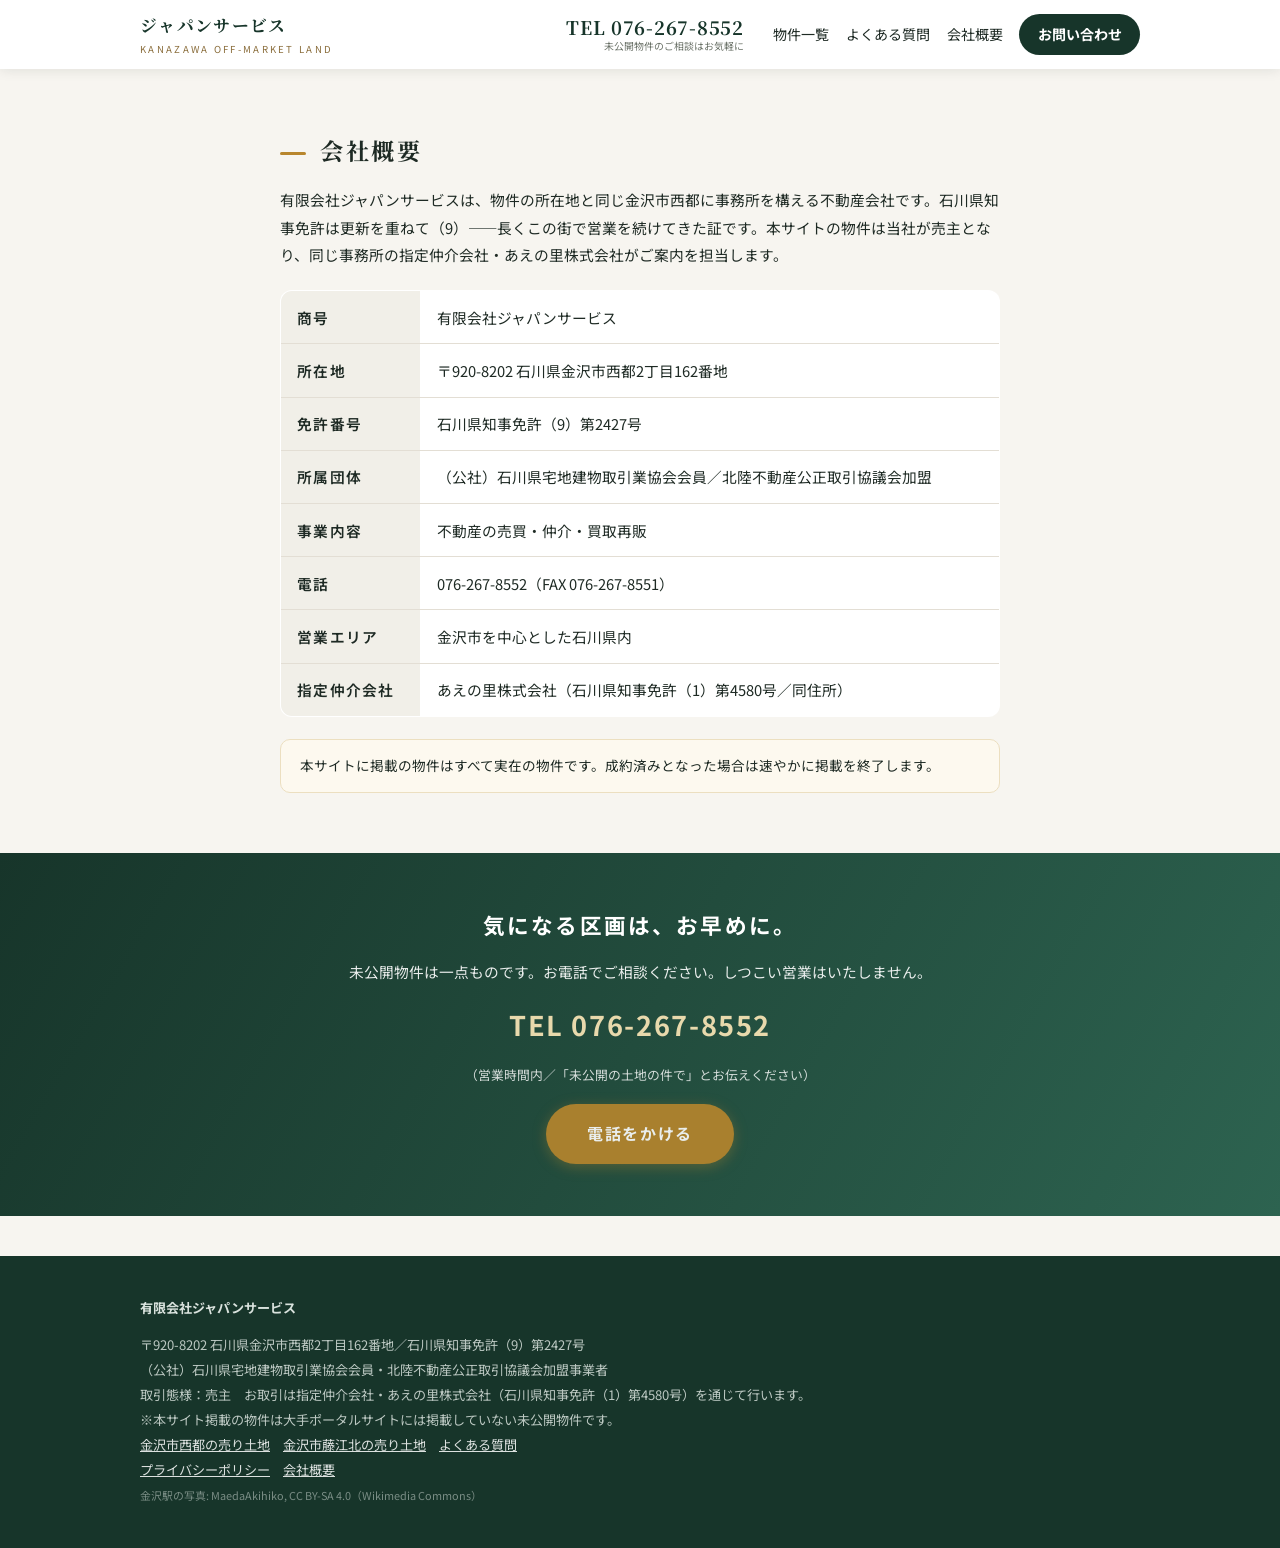
==== company.html @ 7c1fe371 "サイト更新" ====
<!DOCTYPE html>
<html lang="ja">
<head>
<meta charset="UTF-8">
<meta name="viewport" content="width=device-width, initial-scale=1">
<title>会社概要｜有限会社ジャパンサービス</title>
<meta name="description" content="有限会社ジャパンサービスの会社概要。石川県知事免許（9）第2427号。金沢市西都の未公開土地を販売しています。">
<link rel="canonical" href="https://example-test.github.io/company.html">
<meta property="og:title" content="会社概要｜有限会社ジャパンサービス">
<meta property="og:description" content="有限会社ジャパンサービスの会社概要。石川県知事免許（9）第2427号。金沢市西都の未公開土地を販売しています。">
<meta property="og:type" content="website">
<meta property="og:url" content="https://example-test.github.io/company.html">
<meta property="og:image" content="https://example-test.github.io/img/ogp.png">
<meta name="twitter:card" content="summary_large_image">
<link rel="preconnect" href="https://fonts.googleapis.com">
<link href="https://fonts.googleapis.com/css2?family=Noto+Sans+JP:wght@400;600;700&family=Noto+Serif+JP:wght@600;700&display=swap" rel="stylesheet">
<link rel="stylesheet" href="/style.css">


</head>
<body>
<header class="site"><div class="wrap">
<a class="brand" href="/">ジャパンサービス<small>KANAZAWA OFF-MARKET LAND</small></a>
<div class="htel"><a href="tel:076-267-8552">TEL 076-267-8552</a><small>未公開物件のご相談はお気軽に</small></div>
<nav class="g"><a href="/#lands">物件一覧</a><a href="/faq.html">よくある質問</a><a href="/company.html">会社概要</a><a class="cta" href="/contact.html">お問い合わせ</a></nav>
</div></header>

<section><div class="wrap" style="max-width:760px">
<h2 class="sec">会社概要</h2>
<p style="font-size:.92rem;margin:1em 0">有限会社ジャパンサービスは、物件の所在地と同じ金沢市西都に事務所を構える不動産会社です。石川県知事免許は更新を重ねて（9）——長くこの街で営業を続けてきた証です。本サイトの物件は当社が売主となり、同じ事務所の指定仲介会社・あえの里株式会社がご案内を担当します。</p>
<table class="spec" style="margin-top:1.5em">
<tr><th>商号</th><td>有限会社ジャパンサービス</td></tr>
<tr><th>所在地</th><td>〒920-8202 石川県金沢市西都2丁目162番地</td></tr>
<tr><th>免許番号</th><td>石川県知事免許（9）第2427号</td></tr>
<tr><th>所属団体</th><td>（公社）石川県宅地建物取引業協会会員／北陸不動産公正取引協議会加盟</td></tr>
<tr><th>事業内容</th><td>不動産の売買・仲介・買取再販</td></tr>
<tr><th>電話</th><td>076-267-8552（FAX 076-267-8551）</td></tr>
<tr><th>営業エリア</th><td>金沢市を中心とした石川県内</td></tr>
<tr><th>指定仲介会社</th><td>あえの里株式会社（石川県知事免許（1）第4580号／同住所）</td></tr>
</table>
<div class="note">本サイトに掲載の物件はすべて実在の物件です。成約済みとなった場合は速やかに掲載を終了します。</div>
</div></section>

<div class="cta-band"><div class="wrap">
<h2>気になる区画は、お早めに。</h2>
<p>未公開物件は一点ものです。お電話でご相談ください。しつこい営業はいたしません。</p>
<a class="tel" href="tel:076-267-8552">TEL 076-267-8552</a>
<p style="font-size:.8rem;opacity:.8">（営業時間内／「未公開の土地の件で」とお伝えください）</p>
<p style="margin-top:1.2em"><a class="btn" href="tel:076-267-8552">電話をかける</a></p>
</div></div>
<footer class="site"><div class="wrap">
<strong>有限会社ジャパンサービス</strong>
<div class="license">〒920-8202 石川県金沢市西都2丁目162番地／石川県知事免許（9）第2427号<br>
（公社）石川県宅地建物取引業協会会員・北陸不動産公正取引協議会加盟事業者<br>
取引態様：売主　お取引は指定仲介会社・あえの里株式会社（石川県知事免許（1）第4580号）を通じて行います。<br>
※本サイト掲載の物件は大手ポータルサイトには掲載していない未公開物件です。<br>
<a href="/area/saito.html">金沢市西都の売り土地</a>　<a href="/area/fujiekita.html">金沢市藤江北の売り土地</a>　<a href="/faq.html">よくある質問</a><br>
<a href="/privacy.html">プライバシーポリシー</a>　<a href="/company.html">会社概要</a><br>
<span style="font-size:.68rem;opacity:.6">金沢駅の写真: MaedaAkihiko, CC BY-SA 4.0（Wikimedia Commons）</span></div>
</div></footer>
<script>
const io=new IntersectionObserver(es=>es.forEach(e=>{if(e.isIntersecting){e.target.classList.add('in');io.unobserve(e.target)}}),{threshold:.12});
document.querySelectorAll('section .wrap>*,.cards>*,.steps>div').forEach(el=>{el.classList.add('fade');io.observe(el)});
</script>
</body>
</html>
---- style.css ----
:root{--ink:#1e2a24;--deep:#17352a;--accent:#b8862d;--accent-d:#8a6d3b;--bg:#f7f5f0;--card:#ffffff;--line:#e3ded4;--muted:#6b7268}
*{margin:0;padding:0;box-sizing:border-box}
body{font-family:"Noto Sans JP",-apple-system,"Hiragino Kaku Gothic ProN","Yu Gothic",sans-serif;color:var(--ink);background:var(--bg);line-height:1.85}
img,svg{max-width:100%;height:auto}
a{color:var(--deep)}
.wrap{max-width:1040px;margin:0 auto;padding:0 20px}
header.site{background:#fff;color:var(--ink);position:sticky;top:0;z-index:50;box-shadow:0 1px 12px rgba(20,30,25,.1)}
header.site .wrap{display:flex;align-items:center;justify-content:space-between;padding:10px 20px;gap:12px}
.brand{font-weight:700;letter-spacing:.08em;color:var(--deep);text-decoration:none;font-size:1.05rem;font-family:"Noto Serif JP",serif}
.brand small{display:block;font-size:.6rem;font-weight:400;color:var(--accent-d);letter-spacing:.24em;font-family:"Noto Sans JP",sans-serif}
nav.g{display:flex;align-items:center}
nav.g a{color:var(--ink);text-decoration:none;margin-left:1.2em;font-size:.88rem}
nav.g a.cta{background:var(--deep);color:#fff;padding:.55em 1.3em;border-radius:999px;font-weight:700}
.htel{text-align:right;margin-left:auto;line-height:1.3}
.htel a{font-family:"Noto Serif JP",serif;font-size:1.15rem;font-weight:700;color:var(--deep);text-decoration:none;letter-spacing:.04em}
.htel small{display:block;font-size:.62rem;color:var(--muted)}
@media(max-width:900px){.htel{display:none}}
.hero{color:#fff;text-align:center;position:relative;overflow:hidden;height:min(80vh,690px);min-height:520px;display:flex;align-items:center;justify-content:center}
.hero .wrap{position:relative;z-index:3}
.feat{display:grid;grid-template-columns:repeat(auto-fit,minmax(150px,1fr));gap:14px;margin:1.6em 0}
.feat div{background:var(--card);border:1px solid var(--line);border-radius:12px;padding:1em .8em;text-align:center}
.feat svg{width:34px;height:34px;margin-bottom:.4em}
.feat b{display:block;font-size:.8rem;letter-spacing:.05em}
.feat span{font-size:.74rem;color:var(--muted)}
.area-hero{background:linear-gradient(150deg,#1d4534,#2d6350);color:#fff;padding:48px 0 90px;position:relative;overflow:hidden}
.area-hero h1{font-size:clamp(1.3rem,3.4vw,1.9rem);letter-spacing:.06em;line-height:1.6}
.area-hero p{margin-top:.8em;font-size:.9rem;opacity:.9}
article.guide{max-width:760px;margin:0 auto;font-size:.95rem}
article.guide h2{font-size:1.25rem;letter-spacing:.08em;margin:2.2em 0 .8em;padding-left:.7em;border-left:4px solid var(--accent)}
article.guide h3{font-size:1.02rem;margin:1.6em 0 .5em}
article.guide p{margin-bottom:1em}
article.guide ul{margin:0 0 1em 1.4em}
.hero .tag{display:inline-block;border:1px solid rgba(255,255,255,.5);border-radius:999px;padding:.3em 1.4em;font-size:.78rem;letter-spacing:.3em;margin-bottom:1.3em;color:#e8d9ac}
.hero h1{font-size:clamp(1.55rem,4.4vw,2.6rem);font-weight:700;letter-spacing:.05em;line-height:1.55}
.hero p.lead{margin-top:1.3em;opacity:.92;font-size:.98rem}
.hero .cta-row{margin-top:2.2em}
.trustline{display:flex;gap:10px;justify-content:center;flex-wrap:wrap;margin-top:2.4em}
.trustline span{border:1px solid rgba(255,255,255,.4);border-radius:8px;padding:.45em 1.1em;font-size:.8rem;letter-spacing:.08em;background:rgba(10,22,17,.45);backdrop-filter:blur(4px)}
.split{display:grid;grid-template-columns:1fr 1fr;gap:44px;align-items:center}
.split img{border-radius:16px;box-shadow:0 14px 40px rgba(23,53,42,.2);width:100%;height:380px;object-fit:cover}
.split h2{font-family:"Noto Serif JP",serif;font-size:1.5rem;letter-spacing:.1em;margin-bottom:.7em;line-height:1.6}
.split p{font-size:.95rem}
.split .imgwrap{position:relative}
.split .imgwrap span{position:absolute;right:10px;bottom:8px;font-size:.66rem;color:rgba(255,255,255,.75)}
@media(max-width:760px){.split{grid-template-columns:1fr}.split img{height:240px}}
.btn{display:inline-block;background:var(--accent);color:#fff;text-decoration:none;padding:.95em 2.6em;border-radius:999px;font-weight:700;letter-spacing:.1em;border:none;font-size:1rem;cursor:pointer;box-shadow:0 3px 14px rgba(184,134,45,.4);transition:transform .15s}
.btn:hover{transform:translateY(-2px)}
.btn.ghost{background:transparent;border:1px solid rgba(255,255,255,.6);margin-left:.8em;box-shadow:none}
section{padding:60px 0}
h2.sec{font-size:1.45rem;letter-spacing:.12em;margin-bottom:.4em}
h2.sec::before{content:"";display:inline-block;width:26px;height:3px;background:var(--accent);vertical-align:middle;margin-right:.6em;border-radius:2px}
p.sec-sub{color:var(--muted);font-size:.85rem;margin-bottom:2em;letter-spacing:.05em}
.cards{display:grid;grid-template-columns:repeat(auto-fill,minmax(290px,1fr));gap:22px}
.card{background:var(--card);border:1px solid var(--line);border-radius:14px;overflow:hidden;text-decoration:none;color:var(--ink);display:flex;flex-direction:column;transition:box-shadow .2s,transform .2s}
.card:hover{box-shadow:0 10px 28px rgba(23,53,42,.16);transform:translateY(-3px)}
.card .fig{background:#eef2ee;padding:10px 10px 0}
.card .body{padding:18px 20px 22px;flex:1;display:flex;flex-direction:column}
.card h3{font-size:1.05rem;letter-spacing:.05em}
.card .meta{color:var(--muted);font-size:.8rem;margin:.2em 0 .8em}
.card p.catch{font-size:.95rem;font-weight:700;color:var(--deep);flex:1}
.card .price{margin-top:1em;font-size:.8rem;color:var(--accent-d);font-weight:700;letter-spacing:.06em}
.badge{display:inline-block;background:var(--deep);color:#fff;font-size:.68rem;border-radius:4px;padding:.15em .7em;letter-spacing:.15em;margin-bottom:.6em}
.badge.gold{background:var(--accent)}
table.spec{width:100%;border-collapse:collapse;background:var(--card);border:1px solid var(--line);border-radius:12px;overflow:hidden;font-size:.92rem}
table.spec th,table.spec td{padding:.85em 1.1em;border-bottom:1px solid var(--line);text-align:left;vertical-align:top}
table.spec th{width:9.5em;background:#f1efe8;font-weight:600;letter-spacing:.08em}
table.spec tr:last-child th,table.spec tr:last-child td{border-bottom:none}
body{overflow-x:hidden}
.cmp-wrap{overflow-x:auto;-webkit-overflow-scrolling:touch}
table.cmp{width:100%;min-width:560px;border-collapse:collapse;background:var(--card);border:1px solid var(--line);font-size:.88rem}
table.cmp th,table.cmp td{padding:.8em 1em;border:1px solid var(--line);text-align:center}
table.cmp thead th{background:var(--deep);color:#fff;letter-spacing:.1em}
table.cmp td:first-child{background:#f1efe8;font-weight:600;text-align:left;width:11em}
table.cmp td.good{color:var(--accent-d);font-weight:700}
.points{list-style:none;margin:1.2em 0}
.points li{position:relative;padding:.5em 0 .5em 2.2em;font-size:.94rem;border-bottom:1px dashed var(--line)}
.points li::before{content:"✓";position:absolute;left:.3em;top:.45em;color:var(--accent);font-weight:700;font-size:1.05rem}
.note{background:#fdf9ef;border:1px solid #ecdfc0;border-radius:10px;padding:1em 1.4em;font-size:.85rem;margin-top:1.6em}
.sold{background:#fff;border-left:4px solid var(--accent);border-radius:0 10px 10px 0;padding:1.1em 1.5em;margin:2em 0 0;font-size:.92rem;box-shadow:0 2px 10px rgba(23,53,42,.06)}
.faq dt{font-weight:700;margin-top:1.4em;letter-spacing:.04em}
.faq dt::before{content:"Q. ";color:var(--accent)}
.faq dd{margin-left:0;color:#3c443f;font-size:.92rem}
.faq dd::before{content:"A. ";color:var(--deep);font-weight:700}
footer.site{background:var(--deep);color:#d9e2dd;font-size:.82rem;padding:40px 0;margin-top:40px}
footer.site a{color:#fff}
footer.site .license{margin-top:1em;opacity:.85;line-height:1.9}
form .row{margin-bottom:1.3em}
form label{display:block;font-weight:600;font-size:.9rem;margin-bottom:.35em;letter-spacing:.05em}
form label .req{color:#b4552d;font-size:.7rem;margin-left:.5em;border:1px solid #b4552d;border-radius:3px;padding:0 .4em}
form input[type=text],form input[type=email],form input[type=tel],form textarea,form select{width:100%;padding:.8em;border:1px solid var(--line);border-radius:8px;font-size:1rem;background:#fff;font-family:inherit}
form .checks label{display:inline-block;font-weight:400;margin-right:1.2em}
.steps{counter-reset:s;display:grid;grid-template-columns:repeat(auto-fit,minmax(220px,1fr));gap:18px}
.steps div{background:var(--card);border:1px solid var(--line);border-radius:12px;padding:1.4em 1.2em 1.2em;position:relative}
.steps div::before{counter-increment:s;content:counter(s);position:absolute;top:-14px;left:16px;background:var(--accent);color:#fff;width:28px;height:28px;border-radius:50%;display:flex;align-items:center;justify-content:center;font-weight:700;font-size:.85rem}
.steps h3{font-size:.95rem;margin-bottom:.4em;letter-spacing:.05em}
.steps p{font-size:.84rem;color:#3c443f}
.crumb{font-size:.78rem;color:var(--muted);padding:14px 0 0}
.crumb a{color:var(--muted)}
.cta-band{background:linear-gradient(120deg,#17352a,#2d6350);color:#fff;text-align:center;padding:52px 0;border-radius:0}
.cta-band h2{font-size:1.35rem;letter-spacing:.1em;margin-bottom:.6em}
.cta-band p{font-size:.92rem;opacity:.9}
.cta-band .tel{font-size:1.7rem;font-weight:700;letter-spacing:.06em;color:#e8d9ac;margin:.5em 0;display:block;text-decoration:none}
@media(max-width:640px){
header.site .wrap{padding:8px 12px}
nav.g{flex-shrink:0}
nav.g a{display:none}
nav.g a.cta{display:inline-block;font-size:.78rem;padding:.55em 1em;margin-left:0;white-space:nowrap}
.brand{font-size:.88rem;white-space:nowrap}.brand small{font-size:.48rem;letter-spacing:.12em}
.hero{min-height:470px;height:min(74vh,560px)}
.hero h1{font-size:1.42rem}
.hero p.lead{font-size:.8rem;padding:0 4px}
.hero p.lead br{display:none}
.hero .cta-row{display:flex;flex-direction:column;align-items:center;gap:.7em}
.trustline{gap:6px}.trustline span{font-size:.66rem;padding:.35em .65em}
.btn{padding:.85em 1.8em;font-size:.92rem}
.btn.ghost{margin:0}
.cta-band .tel{font-size:1.4rem}
}
h1,h2.sec,.hero h1,.card h3,.area-hero h1{font-family:"Noto Serif JP","Yu Mincho",serif}
.hero.photo{isolation:isolate;background:#17352a}
.hero.photo .bg{position:absolute;inset:0;background-position:center 62%;background-size:cover;z-index:0;opacity:0;animation:heroShow 24s ease-in-out infinite}
.hero.photo .bg1{background-image:url(/img/photo/hero.jpg);animation-delay:0s}
.hero.photo .bg2{background-image:url(/img/photo/station.jpg);animation-delay:8s;background-position:center 40%}
.hero.photo .bg3{background-image:url(/img/photo/kencho.jpg);animation-delay:16s;background-position:center 30%}
@keyframes heroShow{0%{opacity:0;transform:scale(1.06)}4%{opacity:1}33%{opacity:1}41%{opacity:0;transform:scale(1)}100%{opacity:0}}
.hero.photo .shade{position:absolute;inset:0;z-index:1;background:linear-gradient(180deg,rgba(8,18,14,.5) 0%,rgba(8,18,14,.18) 35%,rgba(8,18,14,.22) 60%,rgba(8,18,14,.62) 100%)}
.hero.photo .shade::after{content:"";position:absolute;inset:0;background:radial-gradient(ellipse 62% 55% at 50% 46%,rgba(8,18,14,.45),transparent 72%)}
.hero h1,.hero p.lead{text-shadow:0 2px 18px rgba(0,0,0,.55)}
.imgnote{font-size:.68rem;color:rgba(255,255,255,.55);position:absolute;right:14px;bottom:8px;z-index:4;letter-spacing:.06em}
.photo-grid{display:grid;grid-template-columns:repeat(auto-fit,minmax(280px,1fr));gap:20px;margin-top:1.6em}
.photo-grid figure{margin:0;border-radius:14px;overflow:hidden;position:relative;box-shadow:0 8px 26px rgba(23,53,42,.14)}
.photo-grid img{width:100%;height:250px;object-fit:cover;display:block;transition:transform .6s}
.photo-grid figure:hover img{transform:scale(1.05)}
.photo-grid figcaption{position:absolute;left:0;right:0;bottom:0;background:linear-gradient(transparent,rgba(10,27,21,.85));color:#fff;padding:2.2em 1.2em .8em;font-size:.85rem;letter-spacing:.06em}
.photo-grid .sub{display:block;font-size:.7rem;opacity:.8}
.area-hero.photo{isolation:isolate;position:relative}
.area-hero.photo .bg{position:absolute;inset:0;background-position:center;background-size:cover;z-index:0}
.area-hero.photo .shade{position:absolute;inset:0;background:linear-gradient(150deg,rgba(15,36,28,.9),rgba(45,99,80,.65));z-index:1}
.fade{opacity:0;transform:translateY(22px);transition:opacity .7s ease,transform .7s ease}
.fade.in{opacity:1;transform:none}
@media(prefers-reduced-motion:reduce){.hero.photo .bg{animation:none}.fade{opacity:1;transform:none;transition:none}}
section.alt{background:#fff}
.cards3{display:grid;grid-template-columns:repeat(auto-fit,minmax(230px,1fr));gap:18px;margin:1.6em 0}
.cards3 .c3{background:var(--card);border:1px solid var(--line);border-radius:12px;padding:1.4em 1.2em}
.cards3 .c3 h3{font-size:.95rem;margin-bottom:.5em;letter-spacing:.05em;color:var(--accent)}
.cards3 .c3 p{font-size:.86rem;color:#3c443f;line-height:1.85}
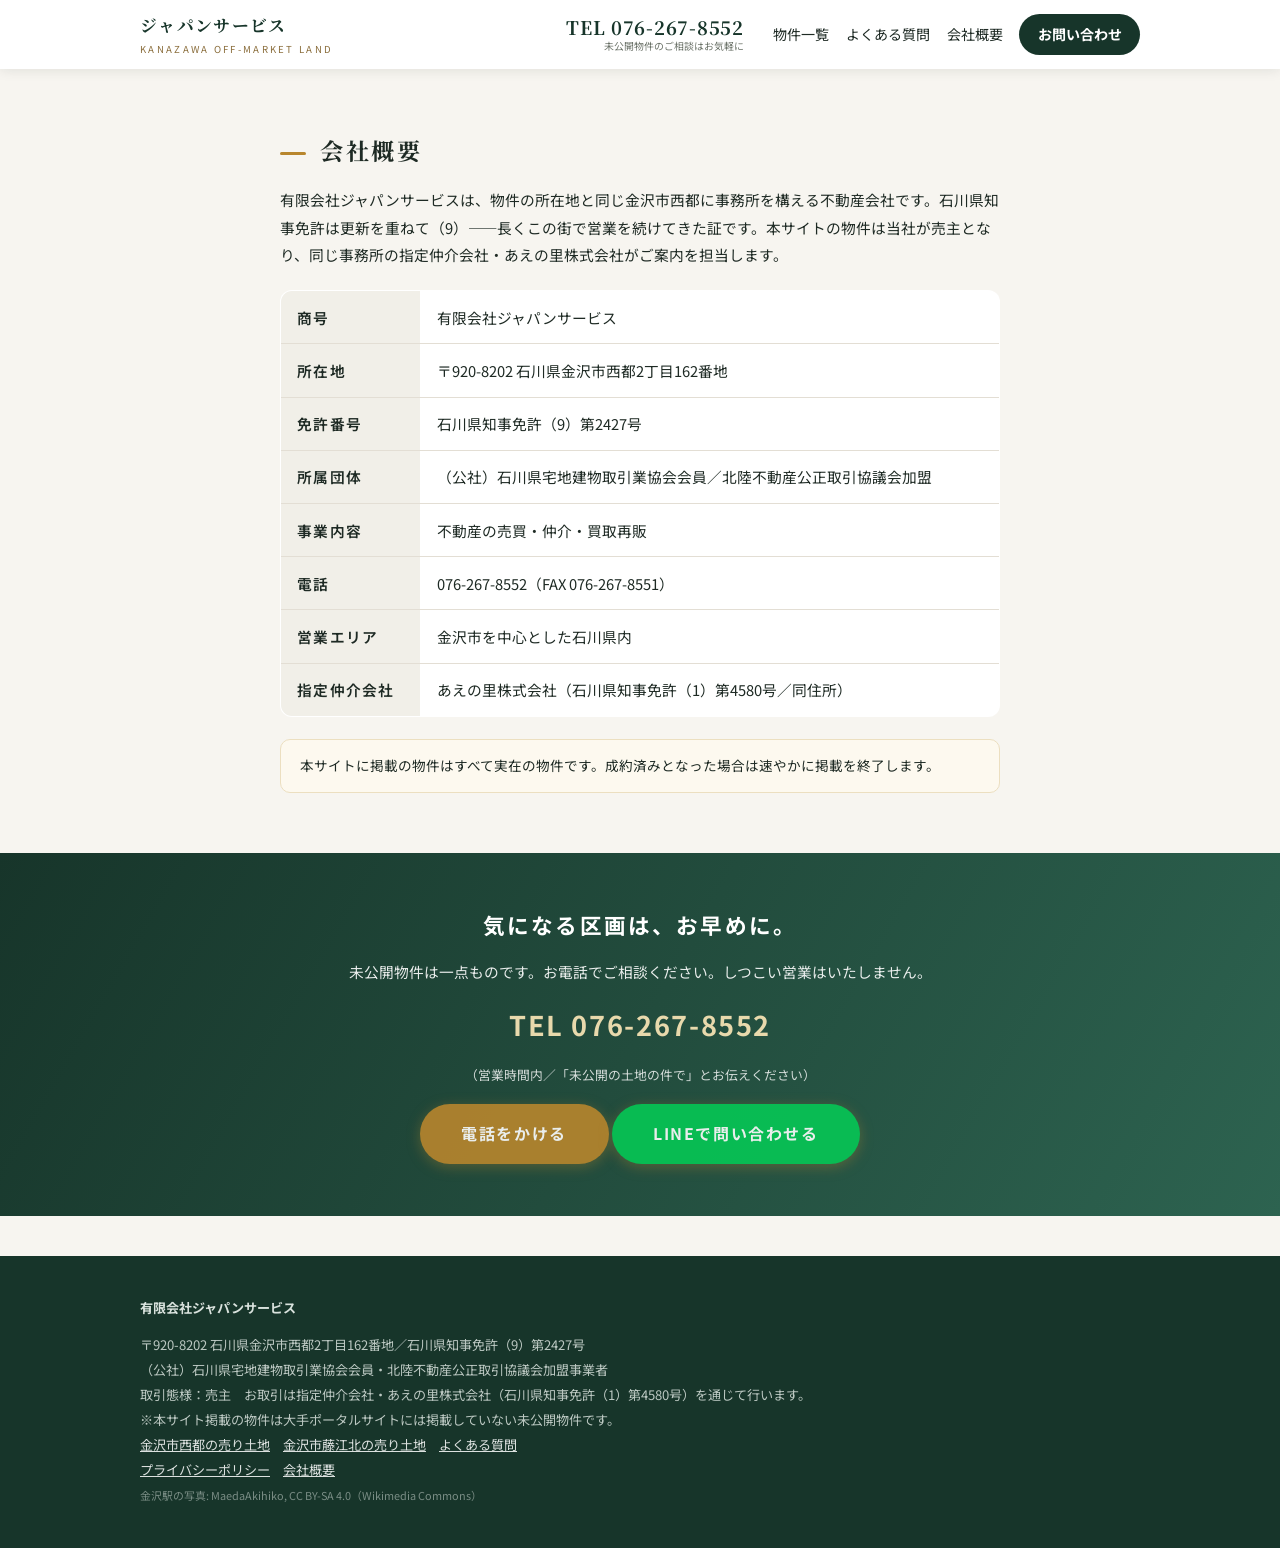
==== commit f51252d4: "サイト更新" ====
--- a/company.html
+++ b/company.html
@@ -5,16 +5,23 @@
 <meta name="viewport" content="width=device-width, initial-scale=1">
 <title>会社概要｜有限会社ジャパンサービス</title>
 <meta name="description" content="有限会社ジャパンサービスの会社概要。石川県知事免許（9）第2427号。金沢市西都の未公開土地を販売しています。">
-<link rel="canonical" href="https://example-test.github.io/company.html">
+<link rel="canonical" href="https://aenosato.github.io/company.html">
 <meta property="og:title" content="会社概要｜有限会社ジャパンサービス">
 <meta property="og:description" content="有限会社ジャパンサービスの会社概要。石川県知事免許（9）第2427号。金沢市西都の未公開土地を販売しています。">
 <meta property="og:type" content="website">
-<meta property="og:url" content="https://example-test.github.io/company.html">
-<meta property="og:image" content="https://example-test.github.io/img/ogp.png">
+<meta property="og:url" content="https://aenosato.github.io/company.html">
+<meta property="og:image" content="https://aenosato.github.io/img/ogp.png">
 <meta name="twitter:card" content="summary_large_image">
 <link rel="preconnect" href="https://fonts.googleapis.com">
 <link href="https://fonts.googleapis.com/css2?family=Noto+Sans+JP:wght@400;600;700&family=Noto+Serif+JP:wght@600;700&display=swap" rel="stylesheet">
 <link rel="stylesheet" href="/style.css">
+<!-- Google tag (gtag.js) -->
+<script async src="https://www.googletagmanager.com/gtag/js?id=G-DY3NSJYX80"></script>
+<script>window.dataLayer=window.dataLayer||[];function gtag(){dataLayer.push(arguments);}gtag('js',new Date());gtag('config','G-DY3NSJYX80');
+document.addEventListener('click',function(e){var a=e.target.closest&&e.target.closest('a');if(!a)return;var h=a.getAttribute('href')||'';
+if(h.indexOf('tel:')===0)gtag('event','tel_click',{page:location.pathname});
+else if(a.classList.contains('line-btn'))gtag('event','line_click',{page:location.pathname});
+else if(a.classList.contains('btn')||a.classList.contains('cta'))gtag('event','cta_click',{page:location.pathname,label:a.textContent.trim()});});</script>
 
 
 </head>
@@ -46,7 +53,7 @@
 <p>未公開物件は一点ものです。お電話でご相談ください。しつこい営業はいたしません。</p>
 <a class="tel" href="tel:076-267-8552">TEL 076-267-8552</a>
 <p style="font-size:.8rem;opacity:.8">（営業時間内／「未公開の土地の件で」とお伝えください）</p>
-<p style="margin-top:1.2em"><a class="btn" href="tel:076-267-8552">電話をかける</a></p>
+<p style="margin-top:1.2em"><a class="btn" href="tel:076-267-8552">電話をかける</a> <a class="btn line-btn" href="https://lin.ee/kzL45s6" target="_blank" rel="noopener">LINEで問い合わせる</a></p>
 </div></div>
 <footer class="site"><div class="wrap">
 <strong>有限会社ジャパンサービス</strong>
--- a/style.css
+++ b/style.css
@@ -73,6 +73,12 @@
 table.cmp thead th{background:var(--deep);color:#fff;letter-spacing:.1em}
 table.cmp td:first-child{background:#f1efe8;font-weight:600;text-align:left;width:11em}
 table.cmp td.good{color:var(--accent-d);font-weight:700}
+.btn.line-btn{background:#06C755;color:#fff;border-color:#06C755}.btn.line-btn:hover{background:#05b04c}
+.line-row{margin-top:1rem;text-align:center}.line-row small{display:block;margin-top:.4rem;color:#5c6560;font-size:.8rem}
+table.cmp.dist{min-width:0;table-layout:fixed}
+table.cmp.dist th{width:62%;text-align:left;font-weight:600;background:#f1efe8;word-break:keep-all}
+table.cmp.dist td{white-space:nowrap}
+@media(max-width:640px){table.cmp.dist{font-size:.82rem}table.cmp.dist th,table.cmp.dist td{padding:.7em .6em}html,body{max-width:100%;overflow-x:hidden}}
 .points{list-style:none;margin:1.2em 0}
 .points li{position:relative;padding:.5em 0 .5em 2.2em;font-size:.94rem;border-bottom:1px dashed var(--line)}
 .points li::before{content:"✓";position:absolute;left:.3em;top:.45em;color:var(--accent);font-weight:700;font-size:1.05rem}
@@ -120,7 +126,7 @@
 h1,h2.sec,.hero h1,.card h3,.area-hero h1{font-family:"Noto Serif JP","Yu Mincho",serif}
 .hero.photo{isolation:isolate;background:#17352a}
 .hero.photo .bg{position:absolute;inset:0;background-position:center 62%;background-size:cover;z-index:0;opacity:0;animation:heroShow 24s ease-in-out infinite}
-.hero.photo .bg1{background-image:url(/img/photo/hero.jpg);animation-delay:0s}
+.hero.photo .bg1{background-image:url(/img/photo/kencho_view.jpg);animation-delay:0s;background-position:center 55%}
 .hero.photo .bg2{background-image:url(/img/photo/station.jpg);animation-delay:8s;background-position:center 40%}
 .hero.photo .bg3{background-image:url(/img/photo/kencho.jpg);animation-delay:16s;background-position:center 30%}
 @keyframes heroShow{0%{opacity:0;transform:scale(1.06)}4%{opacity:1}33%{opacity:1}41%{opacity:0;transform:scale(1)}100%{opacity:0}}
